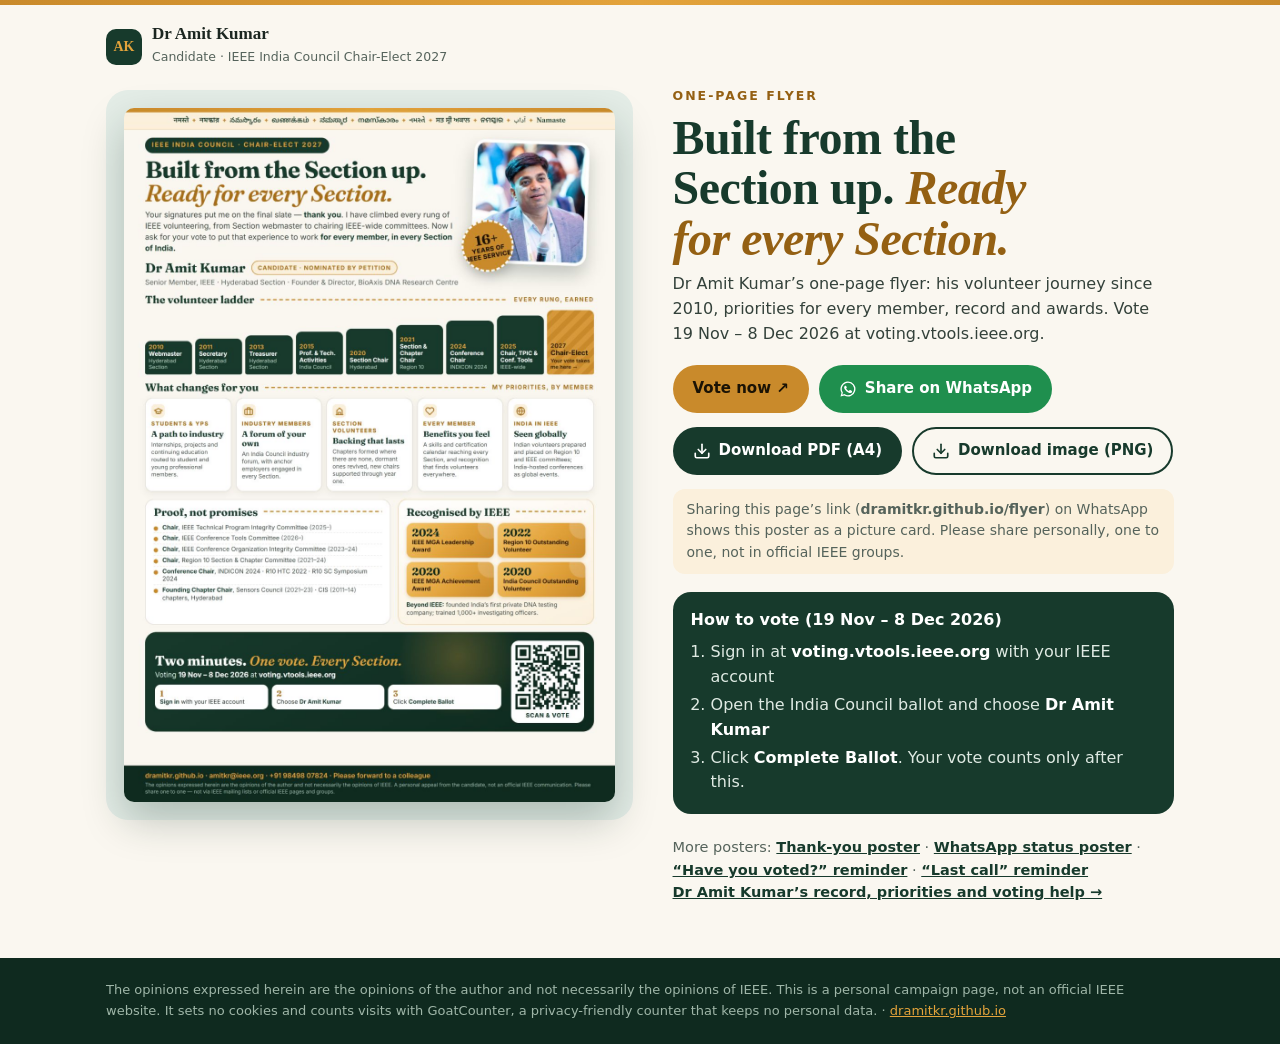
==== flyer/index.html @ 7f723217 "Share pages for each poster with WhatsApp picture previews /flyer, /poster, /status, /have-you-voted" ====
<!doctype html>
<html lang="en-IN">
<head>
<meta charset="utf-8">
<meta name="viewport" content="width=device-width, initial-scale=1">
<title>One-page flyer · Dr Amit Kumar</title>
<meta name="description" content="Dr Amit Kumar’s one-page flyer: his volunteer journey since 2010, priorities for every member, record and awards. Vote 19 Nov – 8 Dec 2026 at voting.vtools.ieee.org.">
<link rel="canonical" href="https://dramitkr.github.io/flyer/">
<meta property="og:type" content="website">
<meta property="og:site_name" content="Dr Amit Kumar">
<meta property="og:locale" content="en_IN">
<meta property="og:url" content="https://dramitkr.github.io/flyer/">
<meta property="og:title" content="One-page flyer · Dr Amit Kumar, IEEE India Council Chair-Elect 2027">
<meta property="og:description" content="Dr Amit Kumar’s one-page flyer: his volunteer journey since 2010, priorities for every member, record and awards. Vote 19 Nov – 8 Dec 2026 at voting.vtools.ieee.org.">
<meta property="og:image" content="https://dramitkr.github.io/assets/posters/og-flyer.jpg">
<meta property="og:image:secure_url" content="https://dramitkr.github.io/assets/posters/og-flyer.jpg">
<meta property="og:image:type" content="image/jpeg">
<meta property="og:image:width" content="1200">
<meta property="og:image:height" content="630">
<meta property="og:image:alt" content="One-page flyer of Dr Amit Kumar, candidate for IEEE India Council Chair-Elect 2027: volunteer ladder, priorities by member, record, awards and how to vote">
<meta name="twitter:card" content="summary_large_image">
<meta name="twitter:title" content="One-page flyer · Dr Amit Kumar, IEEE India Council Chair-Elect 2027">
<meta name="twitter:description" content="Dr Amit Kumar’s one-page flyer: his volunteer journey since 2010, priorities for every member, record and awards. Vote 19 Nov – 8 Dec 2026 at voting.vtools.ieee.org.">
<meta name="twitter:image" content="https://dramitkr.github.io/assets/posters/og-flyer.jpg">
<meta name="theme-color" content="#173a2c">
<link rel="icon" href="../favicon.svg" type="image/svg+xml">
<link rel="icon" href="../favicon.ico" sizes="any">
<link rel="preload" as="image" href="../assets/posters/view-flyer.jpg">
<style>
@font-face{font-family:Fraunces;font-style:normal;font-weight:500 700;font-display:swap;src:url(../assets/fonts/f3.woff2) format('woff2')}
@font-face{font-family:Fraunces;font-style:italic;font-weight:600;font-display:swap;src:url(../assets/fonts/f1.woff2) format('woff2')}
@font-face{font-family:Inter;font-style:normal;font-weight:400 700;font-display:swap;src:url(../assets/fonts/f5.woff2) format('woff2')}
:root{--green-900:#0f2a1f;--green-800:#173a2c;--amber:#c98a2b;--amber-600:#946013;--amber-100:#fbf0dc;--cream:#faf7f0;--paper:#fff;--ink:#1b2620;--muted:#55635b;--line:#e3ded2;--serif:Fraunces,Georgia,serif;--sans:Inter,system-ui,-apple-system,"Segoe UI",Roboto,Arial,sans-serif}
*{box-sizing:border-box}
html{-webkit-text-size-adjust:100%}
body{margin:0;background:var(--cream);color:var(--ink);font:400 16px/1.55 var(--sans)}
a{color:var(--green-800)}
.top{height:5px;background:linear-gradient(90deg,var(--amber),#e3a33b,var(--amber))}
.wrap{max-width:1100px;margin:0 auto;padding-block:20px 40px;padding-left:max(16px,env(safe-area-inset-left,0px));padding-right:max(16px,env(safe-area-inset-right,0px))}
.brand{display:inline-flex;align-items:center;gap:10px;text-decoration:none;color:var(--ink)}
.mono{width:36px;height:36px;border-radius:10px;background:var(--green-800);color:#e3a33b;display:grid;place-items:center;font:700 14px var(--serif)}
.brand b{display:block;font:700 17px/1.1 var(--serif)}
.brand small{color:var(--muted);font-size:12.5px}
.grid{display:grid;grid-template-columns:minmax(0,1.05fr) minmax(0,1fr);gap:40px;align-items:start;margin-top:22px}
.shot{background:#e4ede7;border-radius:22px;padding:18px;text-align:center}
.shot img{width:100%;height:auto;max-width:560px;border-radius:10px;box-shadow:0 18px 40px rgba(15,42,31,.25);display:block;margin:0 auto}
.kick{font:700 12.5px/1 var(--sans);letter-spacing:.16em;text-transform:uppercase;color:var(--amber-600)}
h1{font:700 clamp(32px,5vw,48px)/1.05 var(--serif);color:var(--green-800);margin:10px 0 8px;letter-spacing:-.01em;text-wrap:balance}
h1 em{font-style:italic;font-weight:600;color:var(--amber-600)}
.lead{color:#33413a;margin:0 0 18px;max-width:52ch}
.btns{display:flex;flex-wrap:wrap;gap:10px;margin:0 0 14px}
.btn{display:inline-flex;align-items:center;gap:8px;text-decoration:none;font:700 15px/1 var(--sans);padding:13px 18px;border-radius:999px;border:2px solid transparent;cursor:pointer}
.btn-amber{background:var(--amber);color:#1b1305}
.btn-wa{background:#1f8f4e;color:#fff}
.btn-green{background:var(--green-800);color:#fff}
.btn-ghost{border-color:var(--green-800);color:var(--green-800);background:transparent}
.btn:focus-visible{outline:3px solid var(--amber);outline-offset:2px}
.steps{background:var(--green-800);color:#dfeae3;border-radius:18px;padding:16px 18px;margin:18px 0}
.steps b{color:#fff}
.steps ol{margin:8px 0 0;padding-left:20px}
.steps li{margin:3px 0}
.tip{font-size:14px;color:var(--muted);background:var(--amber-100);border-radius:12px;padding:10px 14px}
.more{margin-top:22px;font-size:14.5px;color:var(--muted)}
.more a{font-weight:600}
footer{background:var(--green-900);color:#9fb6a8;font-size:13px;line-height:1.6}
footer .wrap{padding-block:22px}
footer a{color:#e3a33b}
@media (max-width:820px){.grid{grid-template-columns:1fr;gap:22px}.shot{padding:12px}}
</style>
</head>
<body>
<div class="top" aria-hidden="true"></div>
<div class="wrap">
  <a class="brand" href="../"><span class="mono" aria-hidden="true">AK</span><span><b>Dr Amit Kumar</b><small>Candidate · IEEE India Council Chair-Elect 2027</small></span></a>
  <main class="grid">
    <div class="shot"><img src="../assets/posters/view-flyer.jpg" width="1080" height="1528" alt="One-page flyer of Dr Amit Kumar, candidate for IEEE India Council Chair-Elect 2027: volunteer ladder, priorities by member, record, awards and how to vote" fetchpriority="high"></div>
    <div>
      <div class="kick">One-page flyer</div>
      <h1>Built from the Section up. <em>Ready for every Section.</em></h1>
      <p class="lead">Dr Amit Kumar’s one-page flyer: his volunteer journey since 2010, priorities for every member, record and awards. Vote 19 Nov – 8 Dec 2026 at voting.vtools.ieee.org.</p>
      <div class="btns">
      <a class="btn btn-amber" href="https://voting.vtools.ieee.org/" target="_blank" rel="noopener">Vote now ↗</a>
      <a class="btn btn-wa" id="wa" href="https://wa.me/?text=https%3A%2F%2Fdramitkr.github.io%2Fflyer%2F%0A%0ADr%20Amit%20Kumar%E2%80%99s%20one-page%20flyer%3A%20his%20volunteer%20journey%20since%202010%2C%20priorities%20for%20every%20member%2C%20record%20and%20awards.%20Vote%2019%20Nov%20%E2%80%93%208%20Dec%202026%20at%20voting.vtools.ieee.org." target="_blank" rel="noopener"><svg width="18" height="18" viewBox="0 0 24 24" fill="currentColor" aria-hidden="true"><path d="M12 2a10 10 0 0 0-8.6 15.1L2 22l5-1.3A10 10 0 1 0 12 2zm0 18.2c-1.5 0-3-.4-4.3-1.2l-.3-.2-3 .8.8-2.9-.2-.3A8.2 8.2 0 1 1 12 20.2zm4.5-6.1c-.2-.1-1.5-.7-1.7-.8s-.4-.1-.6.1-.7.8-.8 1-.3.2-.5.1a6.7 6.7 0 0 1-3.3-2.9c-.3-.4.3-.4.7-1.4.1-.2 0-.3 0-.4l-.8-1.8c-.2-.5-.4-.4-.6-.4h-.5a1 1 0 0 0-.7.3 3 3 0 0 0-.9 2.2 5.2 5.2 0 0 0 1.1 2.7 11.8 11.8 0 0 0 4.5 4c1.7.7 2.3.8 3.1.6a2.7 2.7 0 0 0 1.8-1.2 2.2 2.2 0 0 0 .1-1.2c0-.1-.2-.2-.4-.3z"/></svg>Share on WhatsApp</a>
      </div>
      <div class="btns">
      <a class="btn btn-green" href="../assets/posters/amit-kumar-flyer.pdf" download="amit-kumar-flyer.pdf"><svg width="18" height="18" viewBox="0 0 24 24" fill="none" stroke="currentColor" stroke-width="2.2" stroke-linecap="round" stroke-linejoin="round" aria-hidden="true"><path d="M21 15v4a2 2 0 0 1-2 2H5a2 2 0 0 1-2-2v-4"/><path d="M7 10l5 5 5-5"/><path d="M12 15V3"/></svg>Download PDF (A4)</a>
      <a class="btn btn-ghost" href="../assets/posters/amit-kumar-flyer.png" download="amit-kumar-flyer.png"><svg width="18" height="18" viewBox="0 0 24 24" fill="none" stroke="currentColor" stroke-width="2.2" stroke-linecap="round" stroke-linejoin="round" aria-hidden="true"><path d="M21 15v4a2 2 0 0 1-2 2H5a2 2 0 0 1-2-2v-4"/><path d="M7 10l5 5 5-5"/><path d="M12 15V3"/></svg>Download image (PNG)</a>
      </div>
      <p class="tip">Sharing this page’s link (<b>dramitkr.github.io/flyer</b>) on WhatsApp shows this poster as a picture card. Please share personally, one to one, not in official IEEE groups.</p>
      <div class="steps"><b>How to vote (19 Nov – 8 Dec 2026)</b>
        <ol><li>Sign in at <b>voting.vtools.ieee.org</b> with your IEEE account</li><li>Open the India Council ballot and choose <b>Dr Amit Kumar</b></li><li>Click <b>Complete Ballot</b>. Your vote counts only after this.</li></ol>
      </div>
      <p class="more">More posters: <a href="../poster/">Thank-you poster</a> · <a href="../status/">WhatsApp status poster</a> · <a href="../have-you-voted/">“Have you voted?” reminder</a> · <a href="../last-call/">“Last call” reminder</a><br><a href="../">Dr Amit Kumar’s record, priorities and voting help →</a></p>
    </div>
  </main>
</div>
<footer><div class="wrap">The opinions expressed herein are the opinions of the author and not necessarily the opinions of IEEE. This is a personal campaign page, not an official IEEE website. It sets no cookies and counts visits with GoatCounter, a privacy-friendly counter that keeps no personal data. · <a href="../">dramitkr.github.io</a></div></footer>
<script data-goatcounter="https://dramitkr.goatcounter.com/count" async src="https://gc.zgo.at/count.js"></script>
</body>
</html>
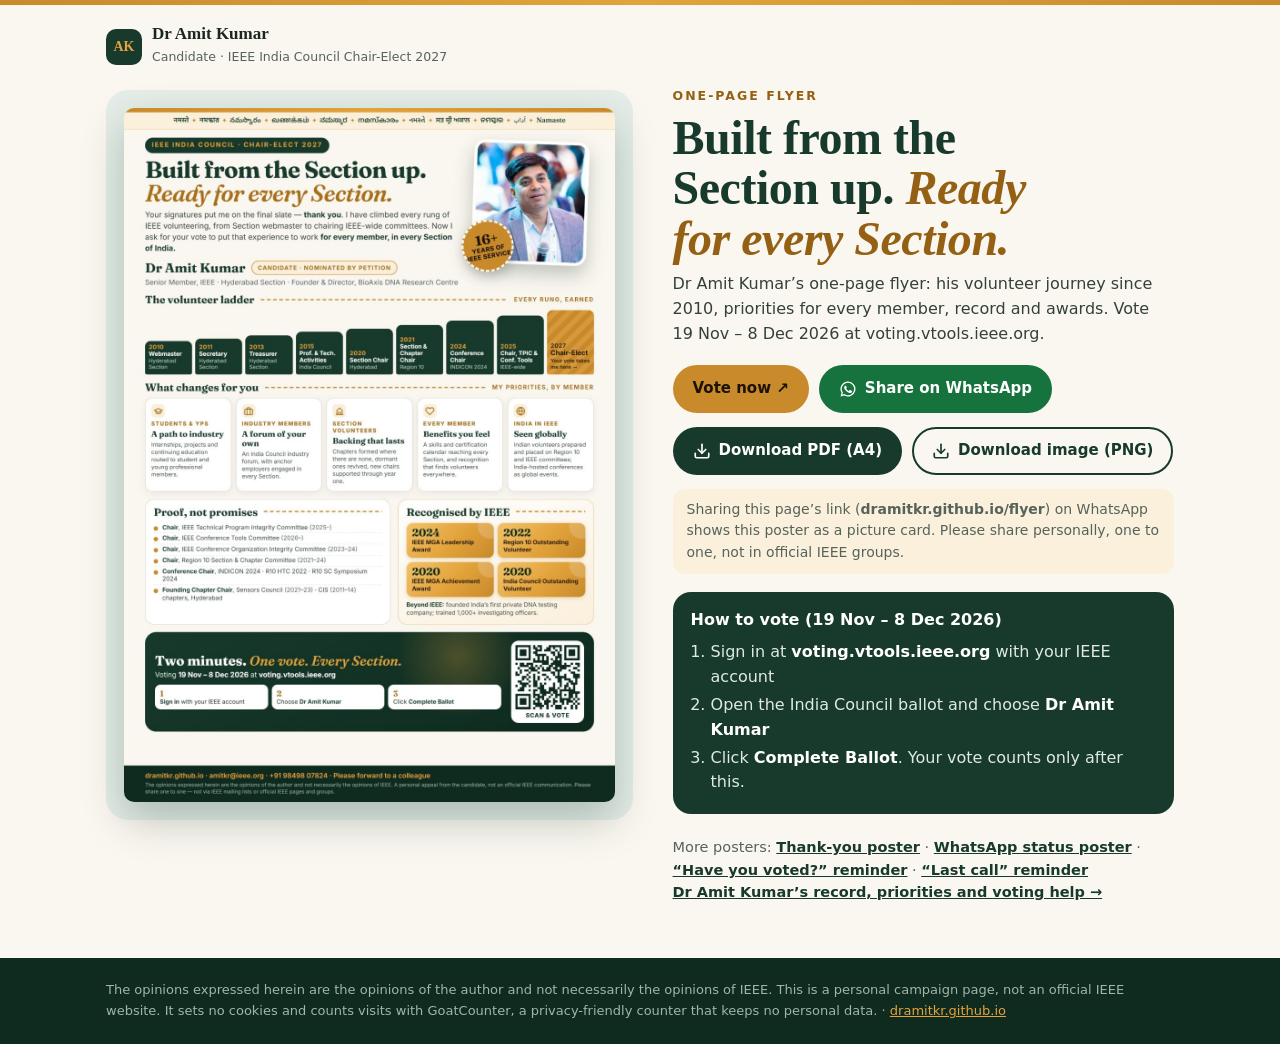
==== commit bcd513ad: "Darker WhatsApp button for AA contrast on share pages Co-Authored-By: Claude Opus 5.5 <noreply@anthr" ====
--- a/flyer/index.html
+++ b/flyer/index.html
@@ -51,7 +51,7 @@
 .btns{display:flex;flex-wrap:wrap;gap:10px;margin:0 0 14px}
 .btn{display:inline-flex;align-items:center;gap:8px;text-decoration:none;font:700 15px/1 var(--sans);padding:13px 18px;border-radius:999px;border:2px solid transparent;cursor:pointer}
 .btn-amber{background:var(--amber);color:#1b1305}
-.btn-wa{background:#1f8f4e;color:#fff}
+.btn-wa{background:#17733e;color:#fff}
 .btn-green{background:var(--green-800);color:#fff}
 .btn-ghost{border-color:var(--green-800);color:var(--green-800);background:transparent}
 .btn:focus-visible{outline:3px solid var(--amber);outline-offset:2px}
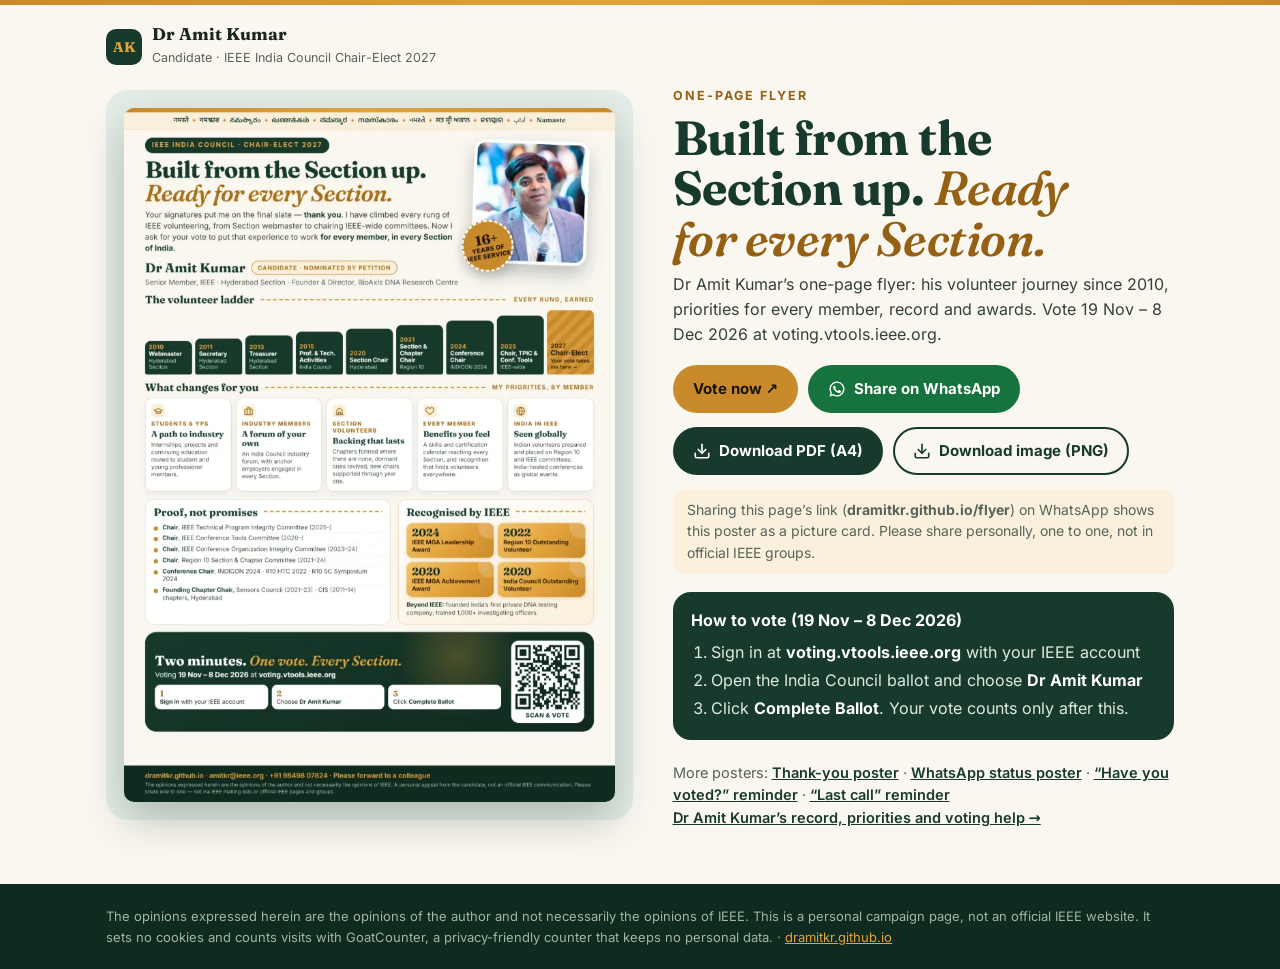
==== commit f7ea8b4c: "Share pages: phone-sized WebP posters (64-94 KB instead of 190-260 KB), preload fonts Co-Authored-By" ====
--- a/flyer/index.html
+++ b/flyer/index.html
@@ -25,7 +25,9 @@
 <meta name="theme-color" content="#173a2c">
 <link rel="icon" href="../favicon.svg" type="image/svg+xml">
 <link rel="icon" href="../favicon.ico" sizes="any">
-<link rel="preload" as="image" href="../assets/posters/view-flyer.jpg">
+<link rel="preload" as="image" type="image/webp" imagesrcset="../assets/posters/view-flyer-720.webp 720w, ../assets/posters/view-flyer-1080.webp 1080w" imagesizes="(max-width:820px) calc(100vw - 56px), 524px" fetchpriority="high">
+<link rel="preload" href="../assets/fonts/f3.woff2" as="font" type="font/woff2" crossorigin>
+<link rel="preload" href="../assets/fonts/f5.woff2" as="font" type="font/woff2" crossorigin>
 <style>
 @font-face{font-family:Fraunces;font-style:normal;font-weight:500 700;font-display:swap;src:url(../assets/fonts/f3.woff2) format('woff2')}
 @font-face{font-family:Fraunces;font-style:italic;font-weight:600;font-display:swap;src:url(../assets/fonts/f1.woff2) format('woff2')}
@@ -73,7 +75,7 @@
 <div class="wrap">
   <a class="brand" href="../"><span class="mono" aria-hidden="true">AK</span><span><b>Dr Amit Kumar</b><small>Candidate · IEEE India Council Chair-Elect 2027</small></span></a>
   <main class="grid">
-    <div class="shot"><img src="../assets/posters/view-flyer.jpg" width="1080" height="1528" alt="One-page flyer of Dr Amit Kumar, candidate for IEEE India Council Chair-Elect 2027: volunteer ladder, priorities by member, record, awards and how to vote" fetchpriority="high"></div>
+    <div class="shot"><picture><source type="image/webp" srcset="../assets/posters/view-flyer-720.webp 720w, ../assets/posters/view-flyer-1080.webp 1080w" sizes="(max-width:820px) calc(100vw - 56px), 524px"><img src="../assets/posters/view-flyer.jpg" width="1080" height="1528" alt="One-page flyer of Dr Amit Kumar, candidate for IEEE India Council Chair-Elect 2027: volunteer ladder, priorities by member, record, awards and how to vote" fetchpriority="high" decoding="async"></picture></div>
     <div>
       <div class="kick">One-page flyer</div>
       <h1>Built from the Section up. <em>Ready for every Section.</em></h1>
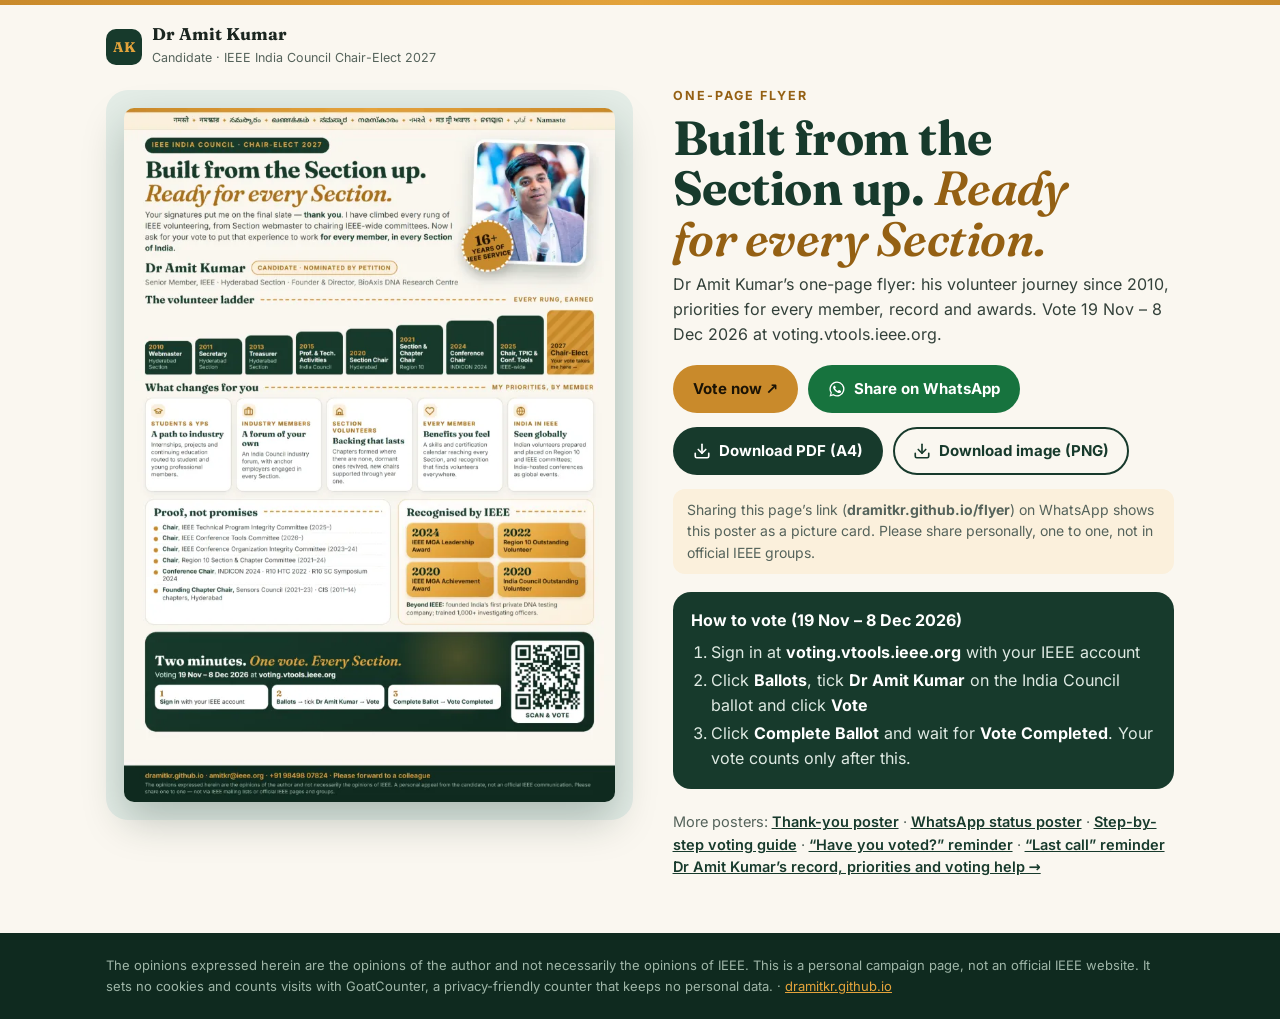
==== commit 4dce0719: "Correct voting steps (Ballots -> Vote -> Complete Ballot -> Vote Completed) and add step-by-step how" ====
--- a/flyer/index.html
+++ b/flyer/index.html
@@ -90,9 +90,9 @@
       </div>
       <p class="tip">Sharing this page’s link (<b>dramitkr.github.io/flyer</b>) on WhatsApp shows this poster as a picture card. Please share personally, one to one, not in official IEEE groups.</p>
       <div class="steps"><b>How to vote (19 Nov – 8 Dec 2026)</b>
-        <ol><li>Sign in at <b>voting.vtools.ieee.org</b> with your IEEE account</li><li>Open the India Council ballot and choose <b>Dr Amit Kumar</b></li><li>Click <b>Complete Ballot</b>. Your vote counts only after this.</li></ol>
+        <ol><li>Sign in at <b>voting.vtools.ieee.org</b> with your IEEE account</li><li>Click <b>Ballots</b>, tick <b>Dr Amit Kumar</b> on the India Council ballot and click <b>Vote</b></li><li>Click <b>Complete Ballot</b> and wait for <b>Vote Completed</b>. Your vote counts only after this.</li></ol>
       </div>
-      <p class="more">More posters: <a href="../poster/">Thank-you poster</a> · <a href="../status/">WhatsApp status poster</a> · <a href="../have-you-voted/">“Have you voted?” reminder</a> · <a href="../last-call/">“Last call” reminder</a><br><a href="../">Dr Amit Kumar’s record, priorities and voting help →</a></p>
+      <p class="more">More posters: <a href="../poster/">Thank-you poster</a> · <a href="../status/">WhatsApp status poster</a> · <a href="../how-to-vote/">Step-by-step voting guide</a> · <a href="../have-you-voted/">“Have you voted?” reminder</a> · <a href="../last-call/">“Last call” reminder</a><br><a href="../">Dr Amit Kumar’s record, priorities and voting help →</a></p>
     </div>
   </main>
 </div>
